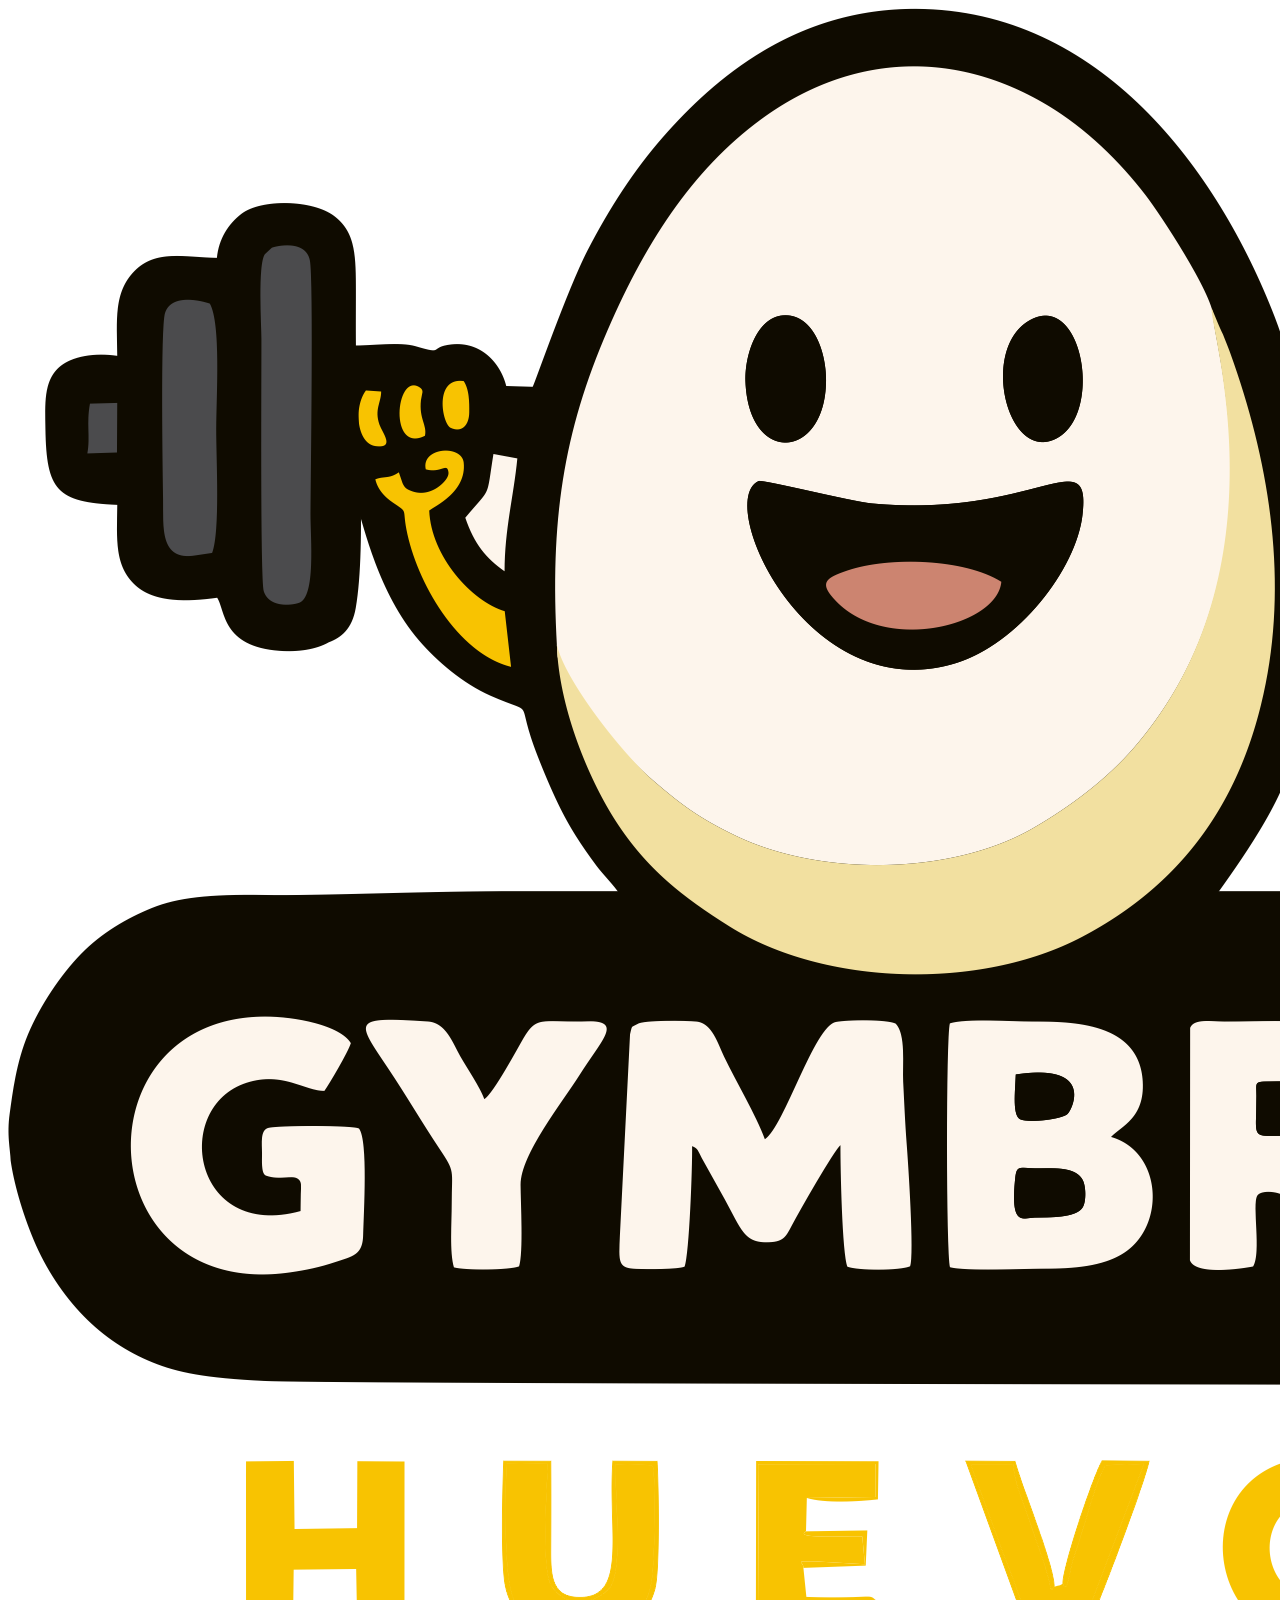
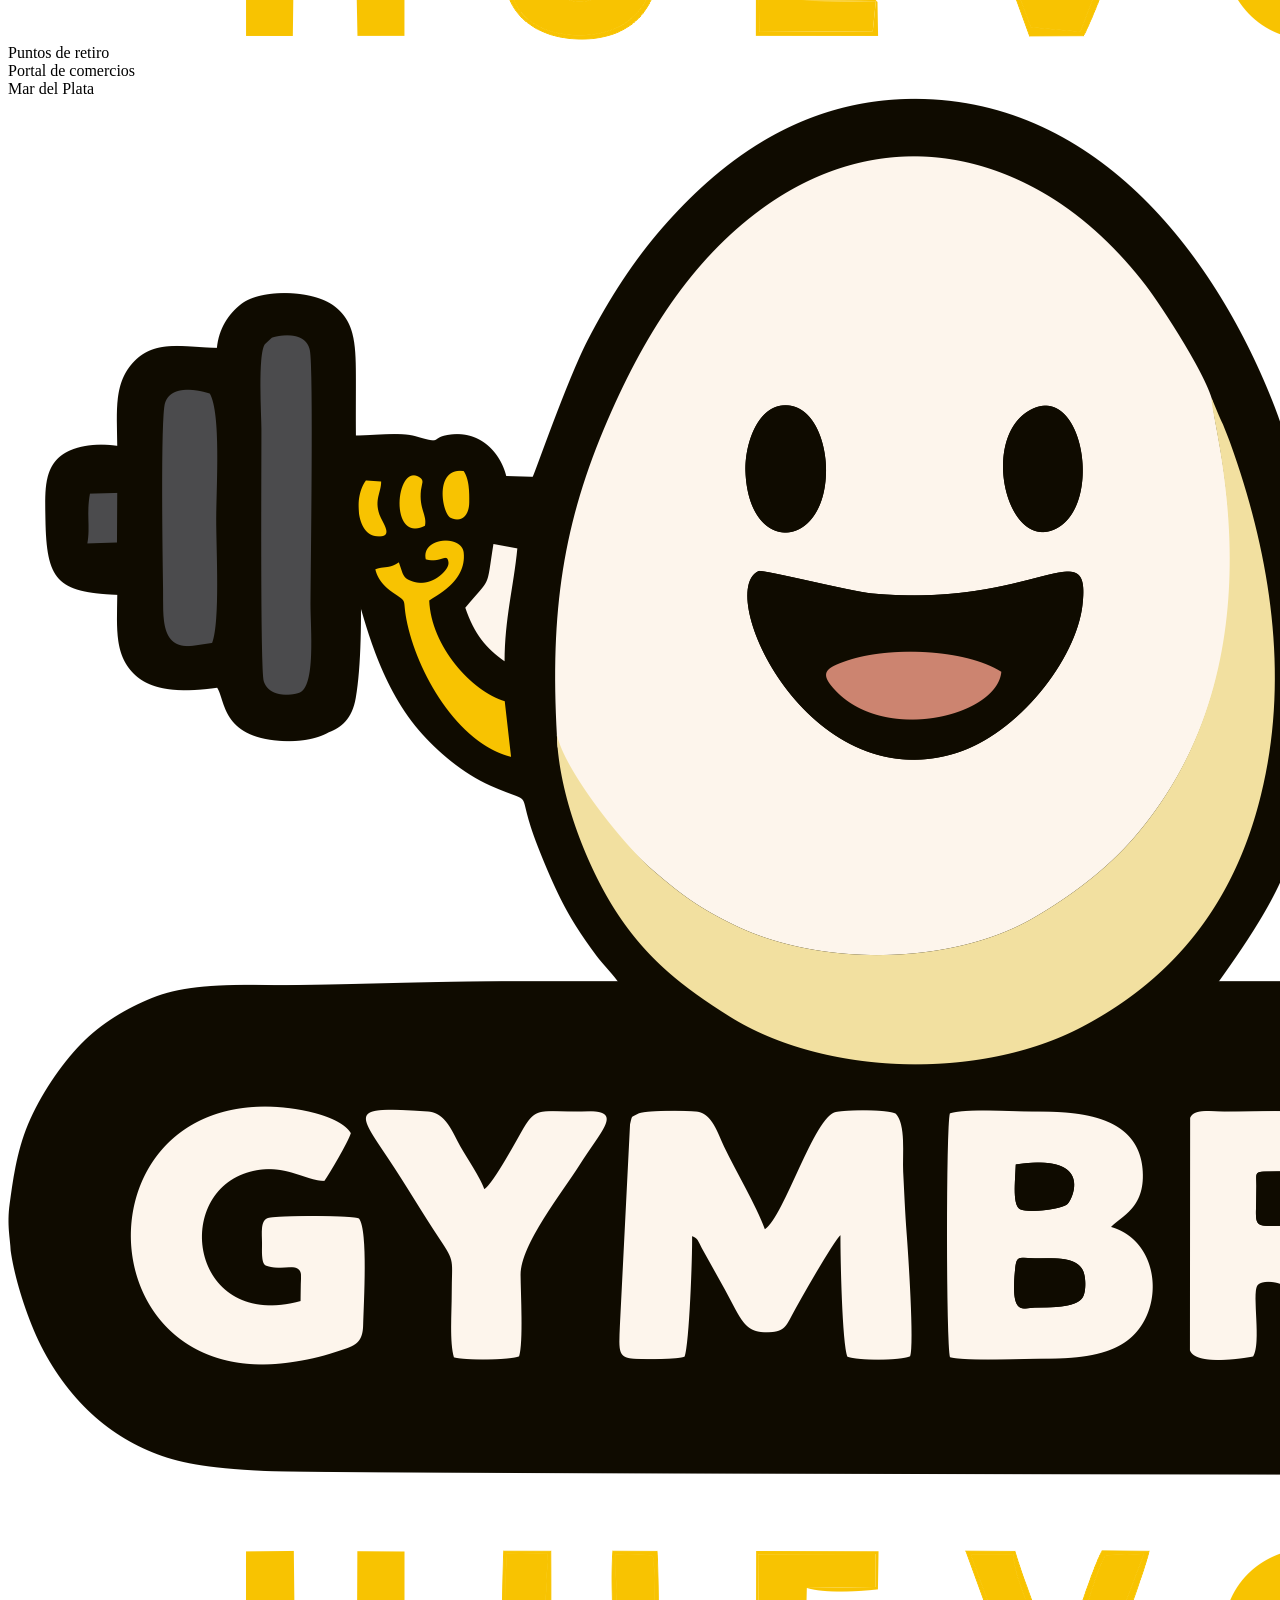
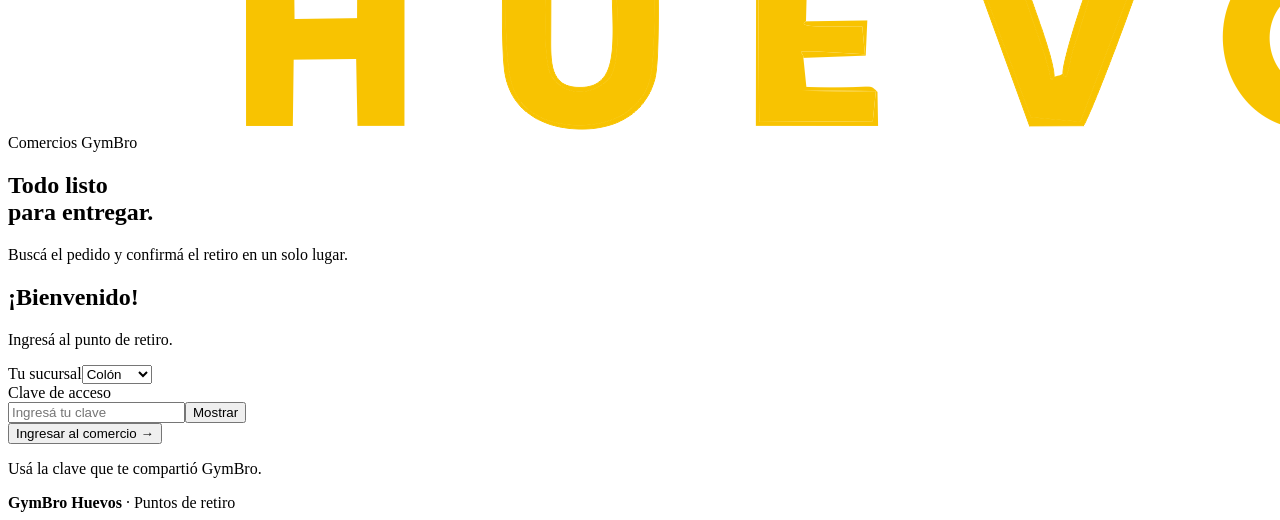
==== public/index.html @ e85c46ee "Add files via upload" ====
<!doctype html>
<html lang="es"><head><meta charset="utf-8"><meta name="viewport" content="width=device-width,initial-scale=1"><meta name="theme-color" content="#080808"><meta name="robots" content="noindex,nofollow"><title>GymBro · Retiros</title>
<link rel="stylesheet" href="/styles.css"></head><body>
<div id="progress" class="progress" hidden aria-hidden="true"></div><div id="previewNote" class="preview-note"></div>
<header class="top"><div class="top-inner"><div class="brand"><img src="[data-uri]" alt="GymBro Huevos"><div><div class="brand-title">Puntos de retiro</div><div class="brand-sub">Portal de comercios</div></div></div><span class="top-label" id="topLabel">Mar del Plata</span></div></header>
<main class="wrap"><div id="message" class="message" role="status" aria-live="polite" tabindex="-1"></div>
<section id="login" class="login-card"><div class="login-brand"><img class="hero-logo" src="[data-uri]" alt=""><div class="brand-copy"><div class="eyebrow">Comercios GymBro</div><h1>Todo listo<br>para entregar.</h1><p>Buscá el pedido y confirmá el retiro en un solo lugar.</p></div></div><div class="login-body"><h2>¡Bienvenido!</h2><p class="muted">Ingresá al punto de retiro.</p><form id="loginForm"><div class="field"><label for="branch">Tu sucursal</label><select id="branch"><option value="COLON">Colón</option><option value="ESTRADA">Estrada</option><option value="MARCONI">Marconi</option></select></div><div class="field"><label for="password">Clave de acceso</label><div class="password-wrap"><input id="password" type="password" required autocomplete="current-password" placeholder="Ingresá tu clave"><button type="button" id="reveal" aria-label="Mostrar clave" aria-pressed="false">Mostrar</button></div></div><button class="primary" type="submit">Ingresar al comercio <span aria-hidden="true">→</span></button><p class="small-note">Usá la clave que te compartió GymBro.</p></form></div></section>
<div id="app" hidden><div class="workspace-head"><div><span id="where" class="branch-pill"></span><h1>¿Quién viene a retirar?</h1></div><button id="logout" class="logout">Cerrar sesión</button></div><section class="search-panel"><form id="searchForm"><label for="query">Celular, DNI o código de retiro</label><div class="search-row"><div class="search-input"><svg viewBox="0 0 24 24" fill="none" stroke="currentColor" stroke-width="1.8" aria-hidden="true"><circle cx="10.5" cy="10.5" r="6.5"/><path d="m16 16 5 5"/></svg><input id="query" type="text" enterkeyhint="search" autocapitalize="characters" spellcheck="false" required autocomplete="off" placeholder="Ingresá el dato completo"></div><button class="primary" type="submit">Buscar pedido</button></div></form><div class="search-footer"><p>Verificá nombre y cantidad antes de entregar.</p><button class="link-button" id="pending">Ver pedidos pendientes</button></div></section><div id="resultsHeading" class="results-heading" hidden><strong id="resultsTitle">Pedidos encontrados</strong><span id="resultCount"></span></div><div id="results"><div class="empty"><strong>Encontrá el pedido del cliente</strong><p>Buscalo por su celular, DNI o código de retiro.</p></div></div></div>
<footer class="footer"><b>GymBro Huevos</b> · Puntos de retiro</footer>
<dialog id="confirm" aria-labelledby="confirmTitle"><div id="dialogIcon" class="dialog-icon" aria-hidden="true"></div><h2 id="confirmTitle">¿Confirmamos la entrega?</h2><p id="confirmText"></p><div class="dialog-actions"><button class="primary" id="yes">Sí, confirmar entrega</button><button class="secondary" id="no">Volver al pedido</button></div></dialog></main>
<script src="/app.js" defer></script></body></html>
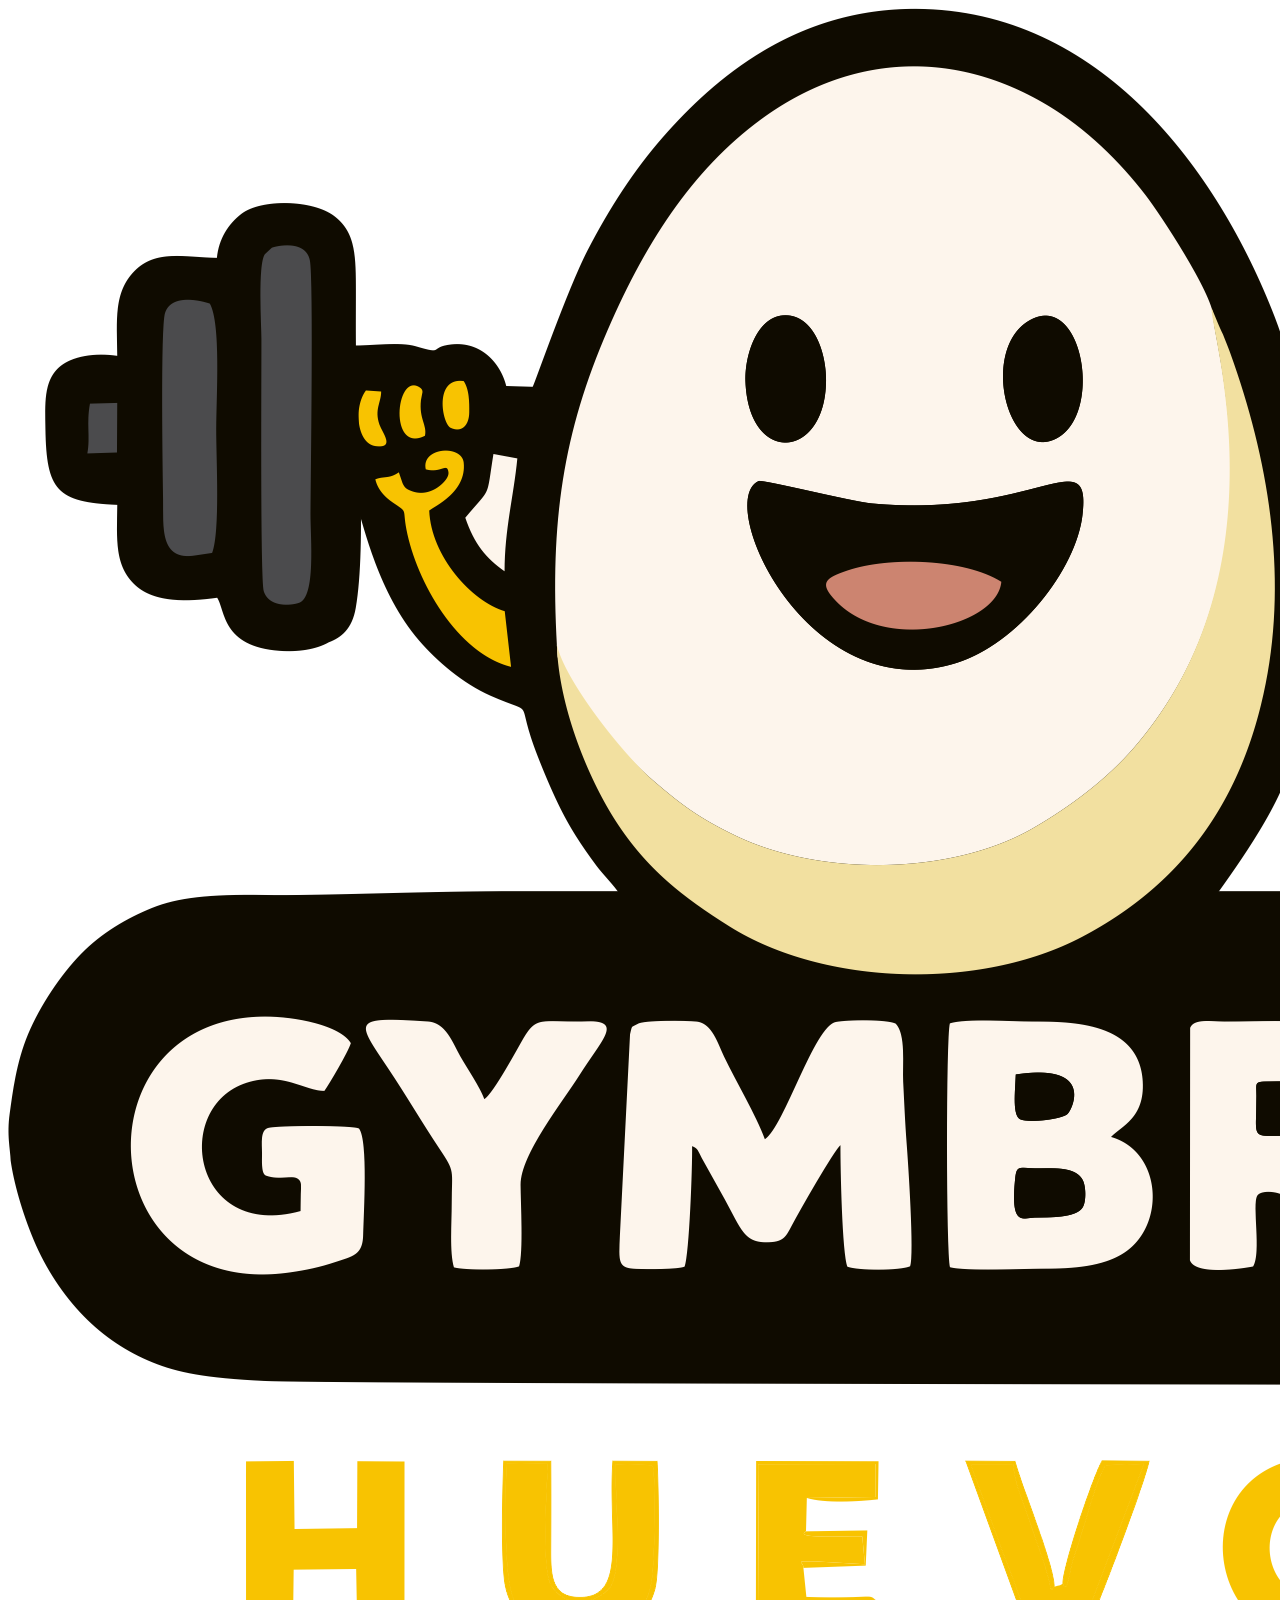
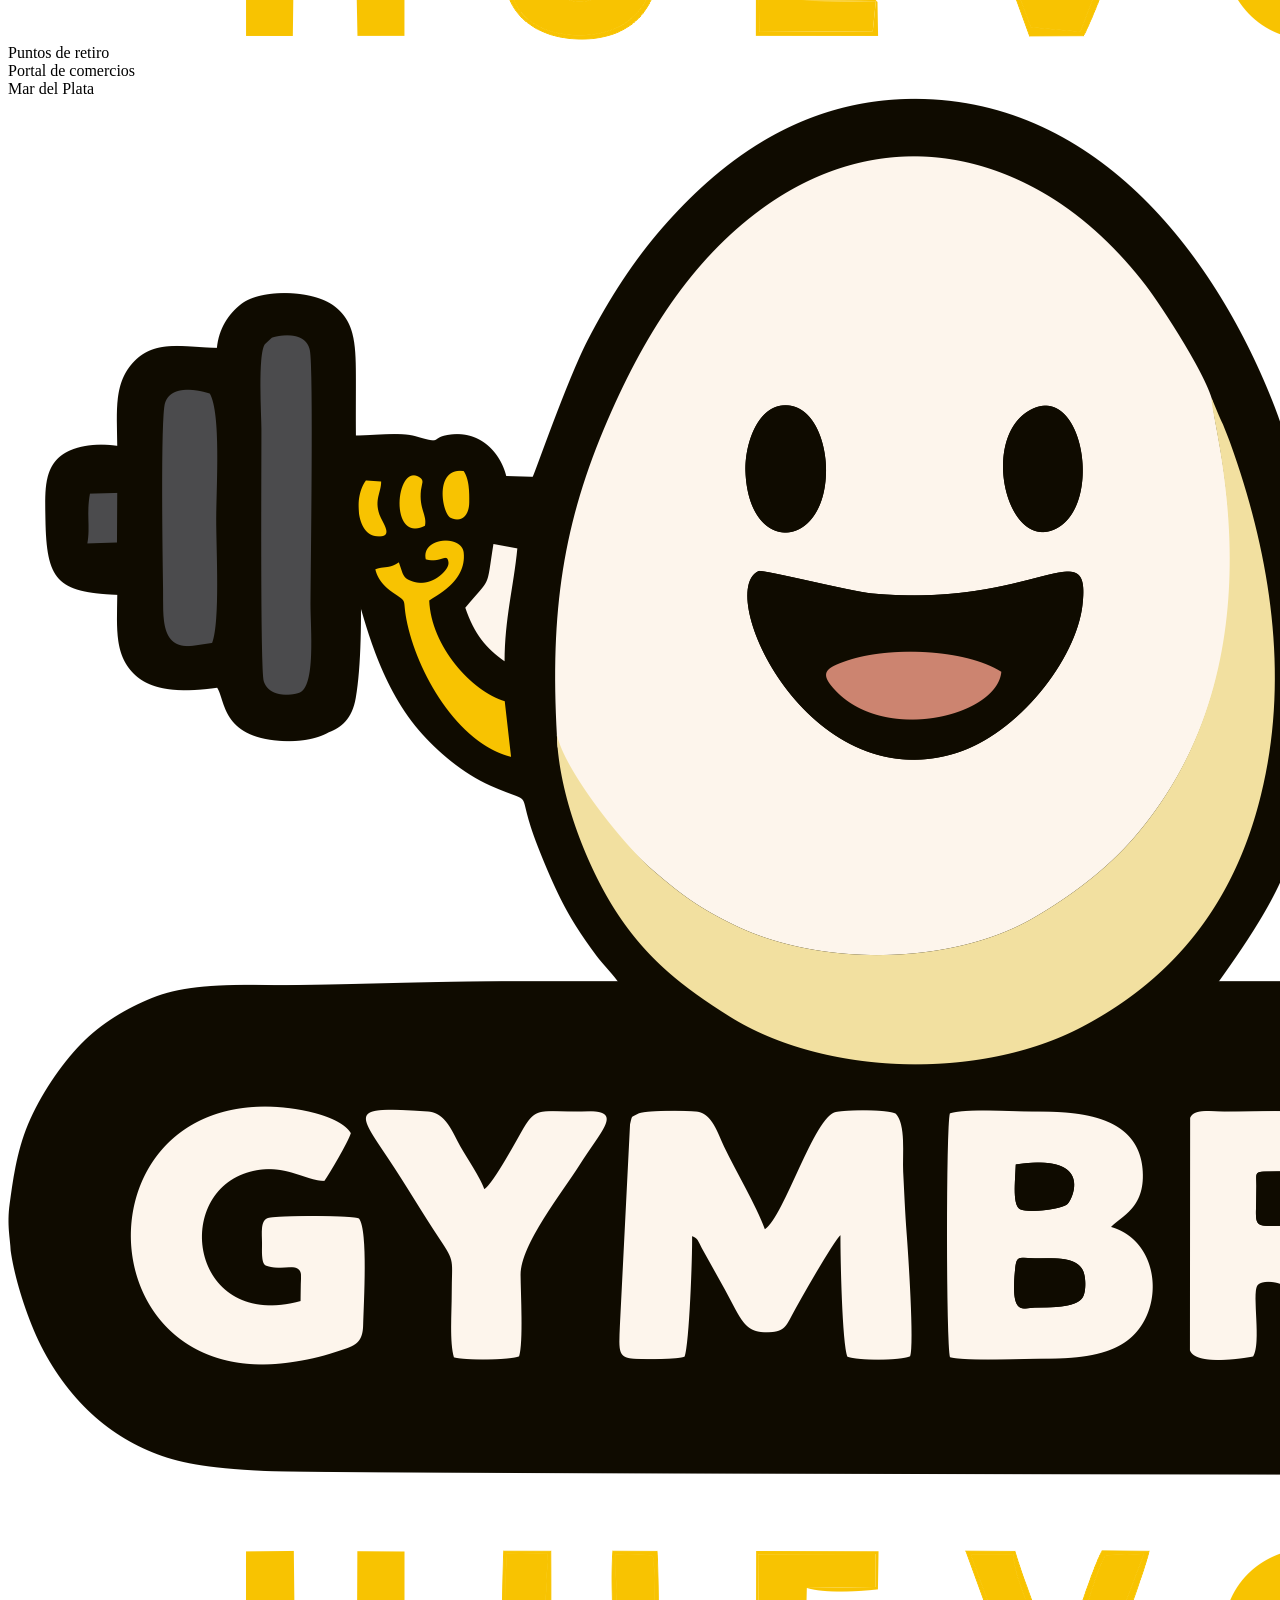
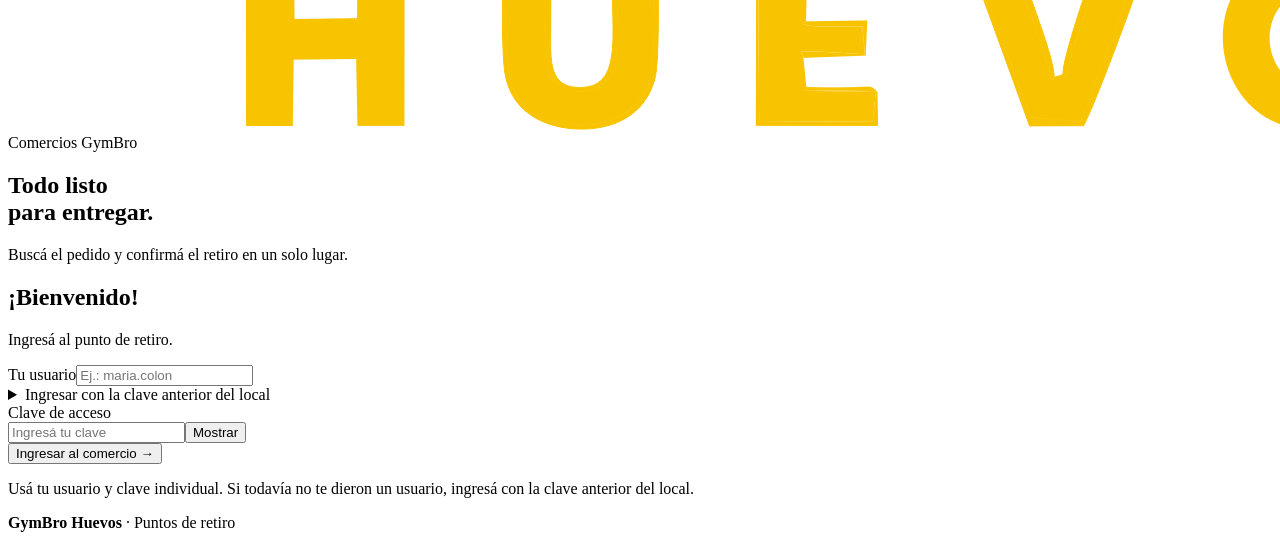
==== commit 24b3e9a1: "Add merchant username login and password change" ====
--- a/public/index.html
+++ b/public/index.html
@@ -4,8 +4,8 @@
 <div id="progress" class="progress" hidden aria-hidden="true"></div><div id="previewNote" class="preview-note"></div>
 <header class="top"><div class="top-inner"><div class="brand"><img src="[data-uri]" alt="GymBro Huevos"><div><div class="brand-title">Puntos de retiro</div><div class="brand-sub">Portal de comercios</div></div></div><span class="top-label" id="topLabel">Mar del Plata</span></div></header>
 <main class="wrap"><div id="message" class="message" role="status" aria-live="polite" tabindex="-1"></div>
-<section id="login" class="login-card"><div class="login-brand"><img class="hero-logo" src="[data-uri]